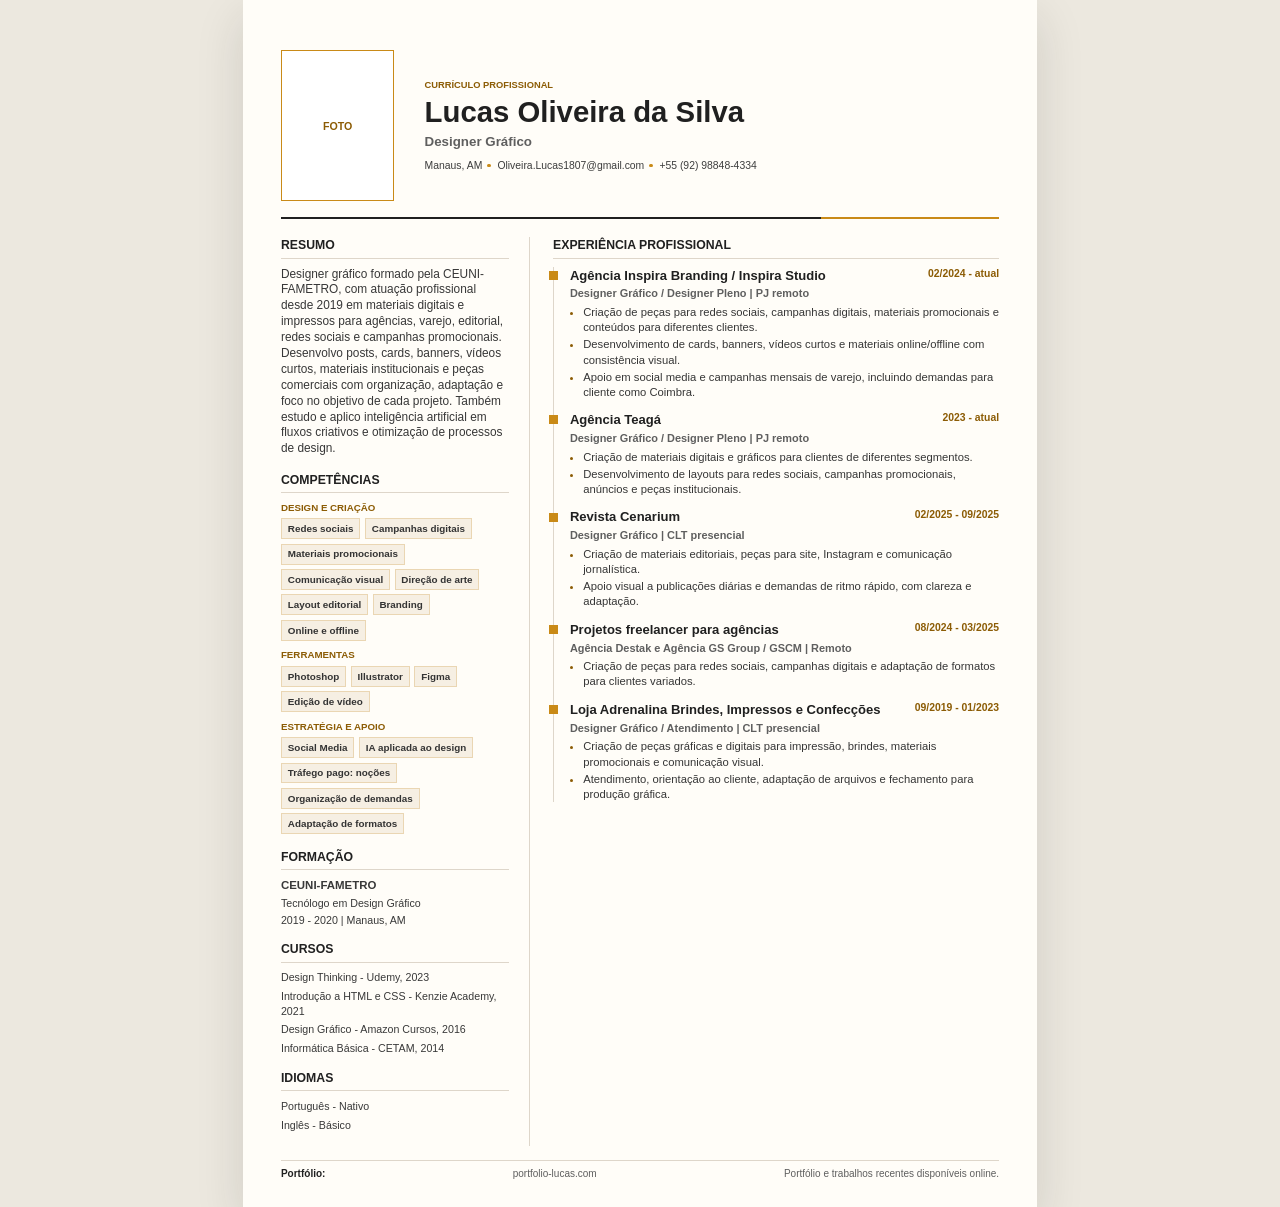
==== curriculo-lucas-oliveira.html @ 4b121ccd "Adicionar curriculo para GitHub Pages" ====
<!DOCTYPE html>
<!-- saved from url=(0108)file:///C:/Users/prov1/Documents/CURRICULO/curriculo/Curr%C3%ADculo%20-%20Lucas%20Oliveira%20da%20Silva.html -->
<html lang="pt-BR"><head><meta http-equiv="Content-Type" content="text/html; charset=UTF-8">
  
  <meta name="viewport" content="width=device-width, initial-scale=1.0">
  <title>Currículo - Lucas Oliveira da Silva</title>
  <link rel="preconnect" href="https://fonts.googleapis.com/">
  <link rel="preconnect" href="https://fonts.gstatic.com/" crossorigin="">
  <link href="./curriculo-lucas-oliveira_files/css2" rel="stylesheet">
  <link rel="stylesheet" href="./curriculo-lucas-oliveira_files/curriculo-lucas-oliveira.css">
</head>
<body>
  <main class="page">
    <header class="hero">
      <div class="photo-frame photo-empty" aria-label="Espaço para foto profissional">
        <img src="./assets/foto-lucas.jpg" alt="Foto profissional de Lucas Oliveira da Silva" onerror="this.style.display=&#39;none&#39;; this.parentElement.classList.add(&#39;photo-empty&#39;);" style="display: none;">
        <span>Foto</span>
      </div>

      <section class="identity" aria-label="Identificação profissional">
        <p class="eyebrow">Currículo profissional</p>
        <h1>Lucas Oliveira da Silva</h1>
        <p class="role">Designer Gráfico</p>
        <ul class="contact-list">
          <li>Manaus, AM</li>
          <li><a href="mailto:Oliveira.Lucas1807@gmail.com">Oliveira.Lucas1807@gmail.com</a></li>
          <li><a href="tel:+5592988484334">+55 (92) 98848-4334</a></li>
        </ul>
      </section>
    </header>

    <div class="content-grid">
      <aside class="sidebar">
        <section class="section">
          <h2>Resumo</h2>
          <p>
            Designer gráfico formado pela CEUNI-FAMETRO, com atuação profissional desde 2019 em materiais digitais e impressos para agências, varejo, editorial, redes sociais e campanhas promocionais. Desenvolvo posts, cards, banners, vídeos curtos, materiais institucionais e peças comerciais com organização, adaptação e foco no objetivo de cada projeto. Também estudo e aplico inteligência artificial em fluxos criativos e otimização de processos de design.
          </p>
        </section>

        <section class="section">
          <h2>Competências</h2>
          <h3>Design e criação</h3>
          <div class="tag-list">
            <span>Redes sociais</span>
            <span>Campanhas digitais</span>
            <span>Materiais promocionais</span>
            <span>Comunicação visual</span>
            <span>Direção de arte</span>
            <span>Layout editorial</span>
            <span>Branding</span>
            <span>Online e offline</span>
          </div>

          <h3>Ferramentas</h3>
          <div class="tag-list">
            <span>Photoshop</span>
            <span>Illustrator</span>
            <span>Figma</span>
            <span>Edição de vídeo</span>
          </div>

          <h3>Estratégia e apoio</h3>
          <div class="tag-list">
            <span>Social Media</span>
            <span>IA aplicada ao design</span>
            <span>Tráfego pago: noções</span>
            <span>Organização de demandas</span>
            <span>Adaptação de formatos</span>
          </div>
        </section>

        <section class="section compact-section">
          <h2>Formação</h2>
          <article class="mini-item">
            <strong>CEUNI-FAMETRO</strong>
            <span>Tecnólogo em Design Gráfico</span>
            <span>2019 - 2020 | Manaus, AM</span>
          </article>
        </section>

        <section class="section compact-section">
          <h2>Cursos</h2>
          <ul class="clean-list">
            <li>Design Thinking - Udemy, 2023</li>
            <li>Introdução a HTML e CSS - Kenzie Academy, 2021</li>
            <li>Design Gráfico - Amazon Cursos, 2016</li>
            <li>Informática Básica - CETAM, 2014</li>
          </ul>
        </section>

        <section class="section compact-section">
          <h2>Idiomas</h2>
          <ul class="clean-list two-column">
            <li>Português - Nativo</li>
            <li>Inglês - Básico</li>
          </ul>
        </section>
      </aside>

      <section class="main-column">
        <section class="section experience-section">
          <h2>Experiência profissional</h2>

          <article class="experience-item">
            <div class="experience-head">
              <div>
                <h3>Agência Inspira Branding / Inspira Studio</h3>
                <p>Designer Gráfico / Designer Pleno | PJ remoto</p>
              </div>
              <span>02/2024 - atual</span>
            </div>
            <ul>
              <li>Criação de peças para redes sociais, campanhas digitais, materiais promocionais e conteúdos para diferentes clientes.</li>
              <li>Desenvolvimento de cards, banners, vídeos curtos e materiais online/offline com consistência visual.</li>
              <li>Apoio em social media e campanhas mensais de varejo, incluindo demandas para cliente como Coimbra.</li>
            </ul>
          </article>

          <article class="experience-item">
            <div class="experience-head">
              <div>
                <h3>Agência Teagá</h3>
                <p>Designer Gráfico / Designer Pleno | PJ remoto</p>
              </div>
              <span>2023 - atual</span>
            </div>
            <ul>
              <li>Criação de materiais digitais e gráficos para clientes de diferentes segmentos.</li>
              <li>Desenvolvimento de layouts para redes sociais, campanhas promocionais, anúncios e peças institucionais.</li>
            </ul>
          </article>

          <article class="experience-item">
            <div class="experience-head">
              <div>
                <h3>Revista Cenarium</h3>
                <p>Designer Gráfico | CLT presencial</p>
              </div>
              <span>02/2025 - 09/2025</span>
            </div>
            <ul>
              <li>Criação de materiais editoriais, peças para site, Instagram e comunicação jornalística.</li>
              <li>Apoio visual a publicações diárias e demandas de ritmo rápido, com clareza e adaptação.</li>
            </ul>
          </article>

          <article class="experience-item">
            <div class="experience-head">
              <div>
                <h3>Projetos freelancer para agências</h3>
                <p>Agência Destak e Agência GS Group / GSCM | Remoto</p>
              </div>
              <span>08/2024 - 03/2025</span>
            </div>
            <ul>
              <li>Criação de peças para redes sociais, campanhas digitais e adaptação de formatos para clientes variados.</li>
            </ul>
          </article>

          <article class="experience-item">
            <div class="experience-head">
              <div>
                <h3>Loja Adrenalina Brindes, Impressos e Confecções</h3>
                <p>Designer Gráfico / Atendimento | CLT presencial</p>
              </div>
              <span>09/2019 - 01/2023</span>
            </div>
            <ul>
              <li>Criação de peças gráficas e digitais para impressão, brindes, materiais promocionais e comunicação visual.</li>
              <li>Atendimento, orientação ao cliente, adaptação de arquivos e fechamento para produção gráfica.</li>
            </ul>
          </article>
        </section>
      </section>
    </div>

    <footer class="footer">
      <strong>Portfólio:</strong> portfolio-lucas.com
      <span>Portfólio e trabalhos recentes disponíveis online.</span>
    </footer>
  </main>


</body></html>
---- curriculo-lucas-oliveira_files/curriculo-lucas-oliveira.css ----
:root {
  --paper: #fffdf8;
  --ink: #202020;
  --muted: #5f5f5f;
  --soft: #eee7dc;
  --line: #ded6ca;
  --accent: #c98a17;
  --accent-dark: #8c5c05;
  --tag: #f6efe3;
  --white: #ffffff;
}

* {
  box-sizing: border-box;
}

html {
  background: #ece8df;
}

body {
  margin: 0;
  color: var(--ink);
  font-family: "Inter", Arial, Helvetica, sans-serif;
  font-size: 8.9pt;
  line-height: 1.34;
  -webkit-print-color-adjust: exact;
  print-color-adjust: exact;
}

a {
  color: inherit;
  text-decoration: none;
}

.page {
  width: 210mm;
  min-height: 297mm;
  margin: 0 auto;
  padding: 8.5mm 10mm 7mm;
  background: var(--paper);
  box-shadow: 0 18px 45px rgba(32, 32, 32, 0.14);
}

.hero {
  display: grid;
  grid-template-columns: 32mm 1fr;
  gap: 6mm;
  align-items: center;
  padding: 4.8mm 0 4.2mm;
  border-bottom: 2px solid var(--ink);
  position: relative;
}

.hero::after {
  content: "";
  position: absolute;
  right: 0;
  bottom: -2px;
  width: 47mm;
  height: 2px;
  background: var(--accent);
}

.photo-frame {
  width: 30mm;
  height: 40mm;
  border: 1.5px solid var(--accent);
  background: var(--white);
  display: grid;
  place-items: center;
  overflow: hidden;
}

.photo-frame img {
  width: 100%;
  height: 100%;
  object-fit: cover;
  display: block;
}

.photo-frame span {
  display: none;
  color: var(--accent-dark);
  font-family: "Montserrat", Arial, sans-serif;
  font-size: 8pt;
  font-weight: 700;
  text-transform: uppercase;
}

.photo-frame.photo-empty span {
  display: block;
}

.eyebrow {
  margin: 0 0 1.5mm;
  color: var(--accent-dark);
  font-family: "Montserrat", Arial, sans-serif;
  font-size: 7pt;
  font-weight: 700;
  letter-spacing: 0;
  text-transform: uppercase;
}

h1,
h2,
h3 {
  margin: 0;
  font-family: "Montserrat", Arial, Helvetica, sans-serif;
  letter-spacing: 0;
}

h1 {
  font-size: 22pt;
  line-height: 1;
  font-weight: 800;
}

.role {
  margin: 1.6mm 0 2.2mm;
  color: var(--muted);
  font-size: 10pt;
  font-weight: 600;
}

.contact-list {
  display: flex;
  flex-wrap: wrap;
  gap: 1.5mm 4mm;
  margin: 0;
  padding: 0;
  color: #3d3d3d;
  font-size: 7.8pt;
  list-style: none;
}

.contact-list li {
  position: relative;
  white-space: nowrap;
}

.contact-list li:not(:last-child)::after {
  content: "";
  position: absolute;
  top: 50%;
  right: -2.2mm;
  width: 1mm;
  height: 1mm;
  border-radius: 50%;
  background: var(--accent);
  transform: translateY(-50%);
}

.content-grid {
  display: grid;
  grid-template-columns: 66mm 1fr;
  gap: 6mm;
  padding-top: 4.8mm;
}

.sidebar {
  padding-right: 5.5mm;
  border-right: 1px solid var(--line);
}

.section {
  margin-bottom: 3.8mm;
}

.section h2 {
  margin-bottom: 2mm;
  padding-bottom: 1.1mm;
  border-bottom: 1px solid var(--line);
  font-size: 9.2pt;
  font-weight: 800;
  text-transform: uppercase;
}

.section h3 {
  margin: 2mm 0 1.2mm;
  color: var(--accent-dark);
  font-size: 7.3pt;
  font-weight: 800;
  text-transform: uppercase;
}

.section p {
  margin: 0 0 2mm;
  color: #373737;
}

.tag-list {
  display: flex;
  flex-wrap: wrap;
  gap: 1.2mm;
}

.tag-list span,
.highlight-grid span {
  border: 1px solid #ead6b3;
  background: var(--tag);
  color: #333333;
  font-size: 7.4pt;
  font-weight: 600;
  line-height: 1.15;
  padding: 1mm 1.55mm;
}

.mini-item,
.clean-list {
  color: #393939;
  font-size: 8pt;
}

.mini-item {
  display: grid;
  gap: 0.7mm;
}

.mini-item strong {
  font-size: 8.6pt;
}

.clean-list {
  display: grid;
  gap: 1.2mm;
  margin: 0;
  padding: 0;
  list-style: none;
}

.two-column {
  grid-template-columns: 1fr;
}

.experience-section {
  margin-bottom: 4mm;
}

.experience-item {
  position: relative;
  padding: 0 0 3mm 4.2mm;
  border-left: 1px solid var(--line);
}

.experience-item::before {
  content: "";
  position: absolute;
  left: -1.35mm;
  top: 1.1mm;
  width: 2.4mm;
  height: 2.4mm;
  background: var(--accent);
}

.experience-item:last-child {
  padding-bottom: 0;
}

.experience-head {
  display: grid;
  grid-template-columns: 1fr auto;
  gap: 4mm;
  align-items: start;
  margin-bottom: 1.1mm;
}

.experience-head h3 {
  margin: 0 0 0.6mm;
  color: var(--ink);
  font-size: 9.8pt;
  font-weight: 800;
  text-transform: none;
}

.experience-head p {
  margin: 0;
  color: var(--muted);
  font-size: 8.2pt;
  font-weight: 600;
}

.experience-head span {
  color: var(--accent-dark);
  font-size: 7.8pt;
  font-weight: 800;
  white-space: nowrap;
}

.experience-item ul {
  display: grid;
  gap: 0.55mm;
  margin: 0;
  padding-left: 3.5mm;
  color: #363636;
  font-size: 8.45pt;
}

.experience-item li::marker {
  color: var(--accent-dark);
}

.highlights {
  margin-top: 2mm;
}

.highlight-grid {
  display: grid;
  grid-template-columns: repeat(2, 1fr);
  gap: 1.5mm;
}

.footer {
  display: flex;
  justify-content: space-between;
  gap: 4mm;
  margin-top: 3.5mm;
  padding-top: 1.8mm;
  border-top: 1px solid var(--line);
  color: var(--muted);
  font-size: 7.5pt;
}

.footer strong {
  color: var(--ink);
}

@page {
  size: A4;
  margin: 0;
}

@media print {
  html,
  body {
    width: 210mm;
    min-height: 297mm;
    background: var(--paper);
  }

  .page {
    width: 210mm;
    height: 297mm;
    min-height: 0;
    margin: 0;
    box-shadow: none;
    overflow: hidden;
  }

  a {
    color: inherit;
  }

  .experience-item,
  .section,
  .hero,
  .footer {
    break-inside: avoid;
  }
}

@media screen and (max-width: 860px) {
  .page {
    width: 100%;
    min-height: auto;
    padding: 24px;
  }

  .hero,
  .content-grid,
  .experience-head,
  .footer {
    grid-template-columns: 1fr;
  }

  .hero {
    display: flex;
    align-items: flex-start;
  }

  .content-grid {
    display: block;
  }

  .sidebar {
    padding-right: 0;
    border-right: 0;
  }

  .experience-head {
    display: grid;
    gap: 3px;
  }

  .footer {
    display: grid;
  }
}
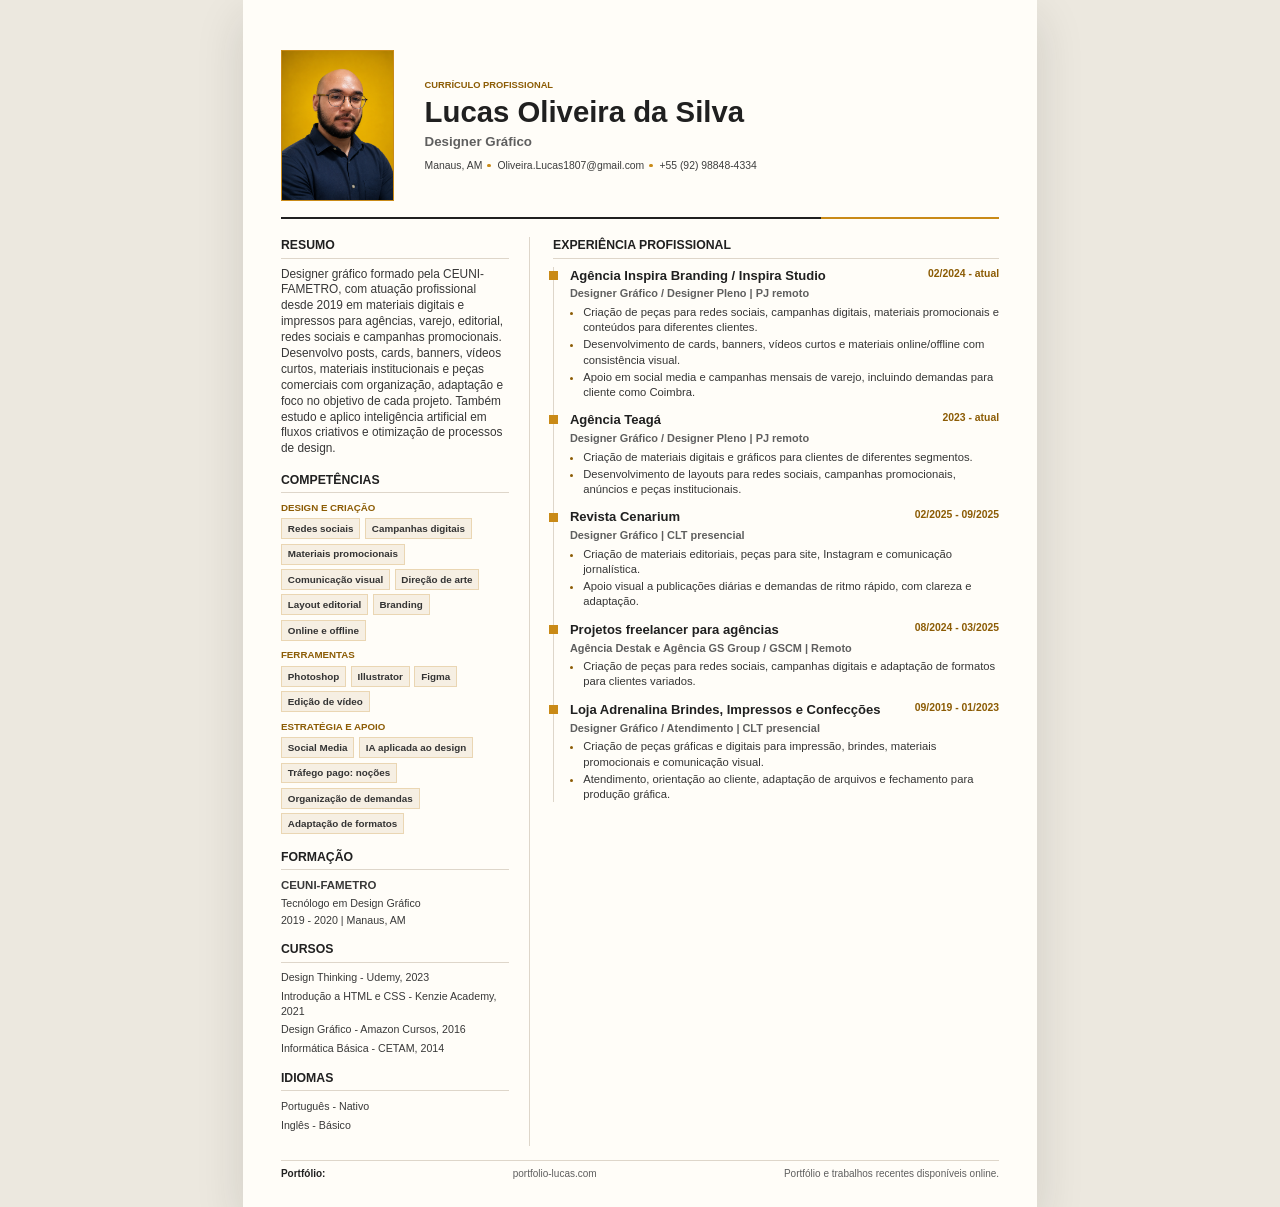
==== commit 08ac1031: "Adicionar foto ao curriculo" ====
--- a/curriculo-lucas-oliveira.html
+++ b/curriculo-lucas-oliveira.html
@@ -12,8 +12,8 @@
 <body>
   <main class="page">
     <header class="hero">
-      <div class="photo-frame photo-empty" aria-label="Espaço para foto profissional">
-        <img src="./assets/foto-lucas.jpg" alt="Foto profissional de Lucas Oliveira da Silva" onerror="this.style.display=&#39;none&#39;; this.parentElement.classList.add(&#39;photo-empty&#39;);" style="display: none;">
+      <div class="photo-frame" aria-label="Espaço para foto profissional">
+        <img src="./assets/foto-lucas.png" alt="Foto profissional de Lucas Oliveira da Silva" onerror="this.style.display=&#39;none&#39;; this.parentElement.classList.add(&#39;photo-empty&#39;);">
         <span>Foto</span>
       </div>
 
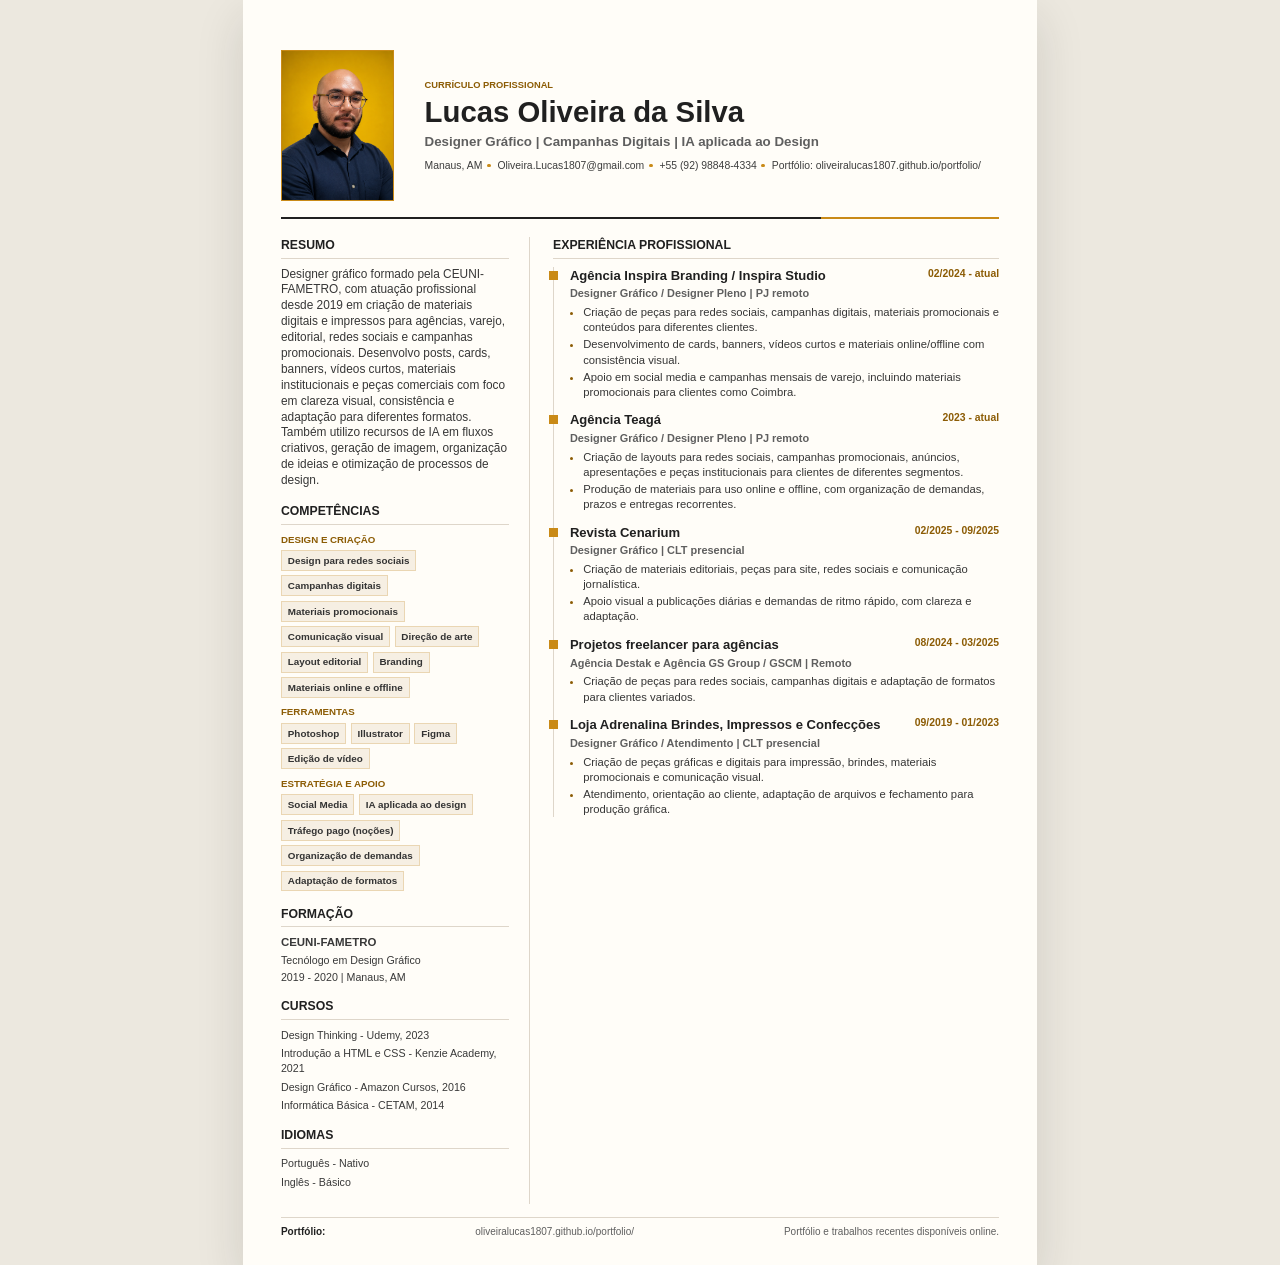
==== commit b614d8ac: "Refinar curriculo online" ====
--- a/curriculo-lucas-oliveira.html
+++ b/curriculo-lucas-oliveira.html
@@ -20,11 +20,12 @@
       <section class="identity" aria-label="Identificação profissional">
         <p class="eyebrow">Currículo profissional</p>
         <h1>Lucas Oliveira da Silva</h1>
-        <p class="role">Designer Gráfico</p>
+        <p class="role">Designer Gráfico | Campanhas Digitais | IA aplicada ao Design</p>
         <ul class="contact-list">
           <li>Manaus, AM</li>
           <li><a href="mailto:Oliveira.Lucas1807@gmail.com">Oliveira.Lucas1807@gmail.com</a></li>
           <li><a href="tel:+5592988484334">+55 (92) 98848-4334</a></li>
+          <li>Portfólio: <a href="https://oliveiralucas1807.github.io/portfolio/">oliveiralucas1807.github.io/portfolio/</a></li>
         </ul>
       </section>
     </header>
@@ -34,7 +35,7 @@
         <section class="section">
           <h2>Resumo</h2>
           <p>
-            Designer gráfico formado pela CEUNI-FAMETRO, com atuação profissional desde 2019 em materiais digitais e impressos para agências, varejo, editorial, redes sociais e campanhas promocionais. Desenvolvo posts, cards, banners, vídeos curtos, materiais institucionais e peças comerciais com organização, adaptação e foco no objetivo de cada projeto. Também estudo e aplico inteligência artificial em fluxos criativos e otimização de processos de design.
+            Designer gráfico formado pela CEUNI-FAMETRO, com atuação profissional desde 2019 em criação de materiais digitais e impressos para agências, varejo, editorial, redes sociais e campanhas promocionais. Desenvolvo posts, cards, banners, vídeos curtos, materiais institucionais e peças comerciais com foco em clareza visual, consistência e adaptação para diferentes formatos. Também utilizo recursos de IA em fluxos criativos, geração de imagem, organização de ideias e otimização de processos de design.
           </p>
         </section>
 
@@ -42,14 +43,14 @@
           <h2>Competências</h2>
           <h3>Design e criação</h3>
           <div class="tag-list">
-            <span>Redes sociais</span>
+            <span>Design para redes sociais</span>
             <span>Campanhas digitais</span>
             <span>Materiais promocionais</span>
             <span>Comunicação visual</span>
             <span>Direção de arte</span>
             <span>Layout editorial</span>
             <span>Branding</span>
-            <span>Online e offline</span>
+            <span>Materiais online e offline</span>
           </div>
 
           <h3>Ferramentas</h3>
@@ -64,7 +65,7 @@
           <div class="tag-list">
             <span>Social Media</span>
             <span>IA aplicada ao design</span>
-            <span>Tráfego pago: noções</span>
+            <span>Tráfego pago (noções)</span>
             <span>Organização de demandas</span>
             <span>Adaptação de formatos</span>
           </div>
@@ -113,7 +114,7 @@
             <ul>
               <li>Criação de peças para redes sociais, campanhas digitais, materiais promocionais e conteúdos para diferentes clientes.</li>
               <li>Desenvolvimento de cards, banners, vídeos curtos e materiais online/offline com consistência visual.</li>
-              <li>Apoio em social media e campanhas mensais de varejo, incluindo demandas para cliente como Coimbra.</li>
+              <li>Apoio em social media e campanhas mensais de varejo, incluindo materiais promocionais para clientes como Coimbra.</li>
             </ul>
           </article>
 
@@ -126,8 +127,8 @@
               <span>2023 - atual</span>
             </div>
             <ul>
-              <li>Criação de materiais digitais e gráficos para clientes de diferentes segmentos.</li>
-              <li>Desenvolvimento de layouts para redes sociais, campanhas promocionais, anúncios e peças institucionais.</li>
+              <li>Criação de layouts para redes sociais, campanhas promocionais, anúncios, apresentações e peças institucionais para clientes de diferentes segmentos.</li>
+              <li>Produção de materiais para uso online e offline, com organização de demandas, prazos e entregas recorrentes.</li>
             </ul>
           </article>
 
@@ -140,7 +141,7 @@
               <span>02/2025 - 09/2025</span>
             </div>
             <ul>
-              <li>Criação de materiais editoriais, peças para site, Instagram e comunicação jornalística.</li>
+              <li>Criação de materiais editoriais, peças para site, redes sociais e comunicação jornalística.</li>
               <li>Apoio visual a publicações diárias e demandas de ritmo rápido, com clareza e adaptação.</li>
             </ul>
           </article>
@@ -176,7 +177,7 @@
     </div>
 
     <footer class="footer">
-      <strong>Portfólio:</strong> portfolio-lucas.com
+      <strong>Portfólio:</strong> <a href="https://oliveiralucas1807.github.io/portfolio/">oliveiralucas1807.github.io/portfolio/</a>
       <span>Portfólio e trabalhos recentes disponíveis online.</span>
     </footer>
   </main>
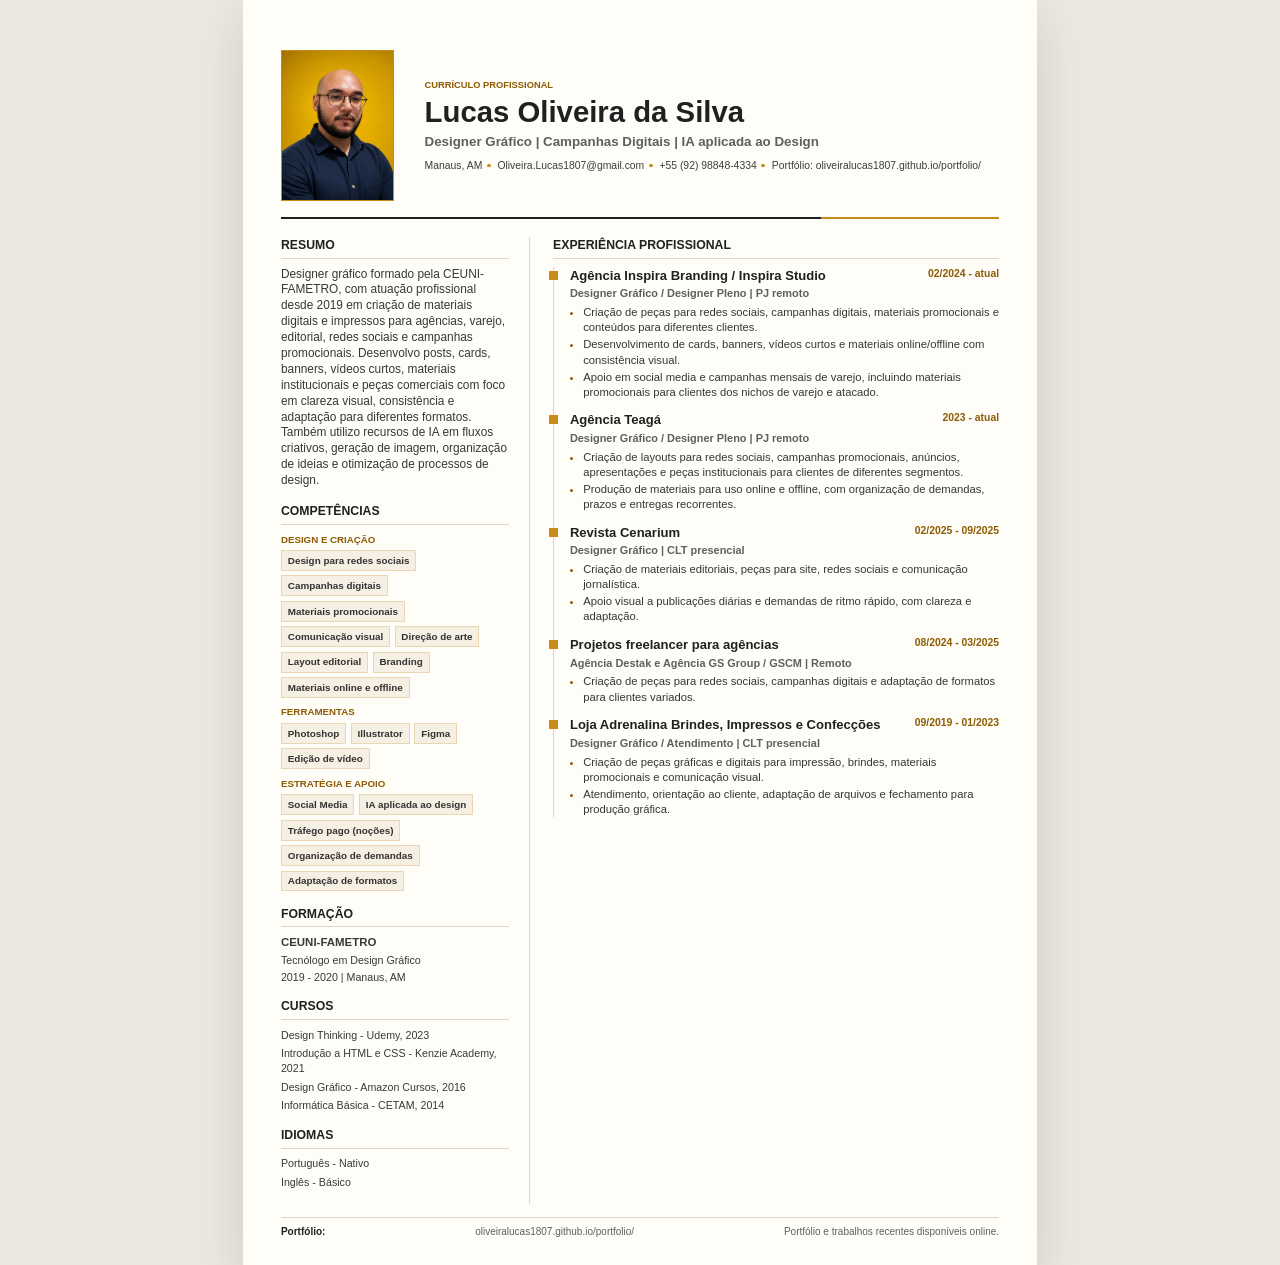
==== commit 50d78ced: "Ajustar descricao da Inspira" ====
--- a/curriculo-lucas-oliveira.html
+++ b/curriculo-lucas-oliveira.html
@@ -114,7 +114,7 @@
             <ul>
               <li>Criação de peças para redes sociais, campanhas digitais, materiais promocionais e conteúdos para diferentes clientes.</li>
               <li>Desenvolvimento de cards, banners, vídeos curtos e materiais online/offline com consistência visual.</li>
-              <li>Apoio em social media e campanhas mensais de varejo, incluindo materiais promocionais para clientes como Coimbra.</li>
+              <li>Apoio em social media e campanhas mensais de varejo, incluindo materiais promocionais para clientes dos nichos de varejo e atacado.</li>
             </ul>
           </article>
 
